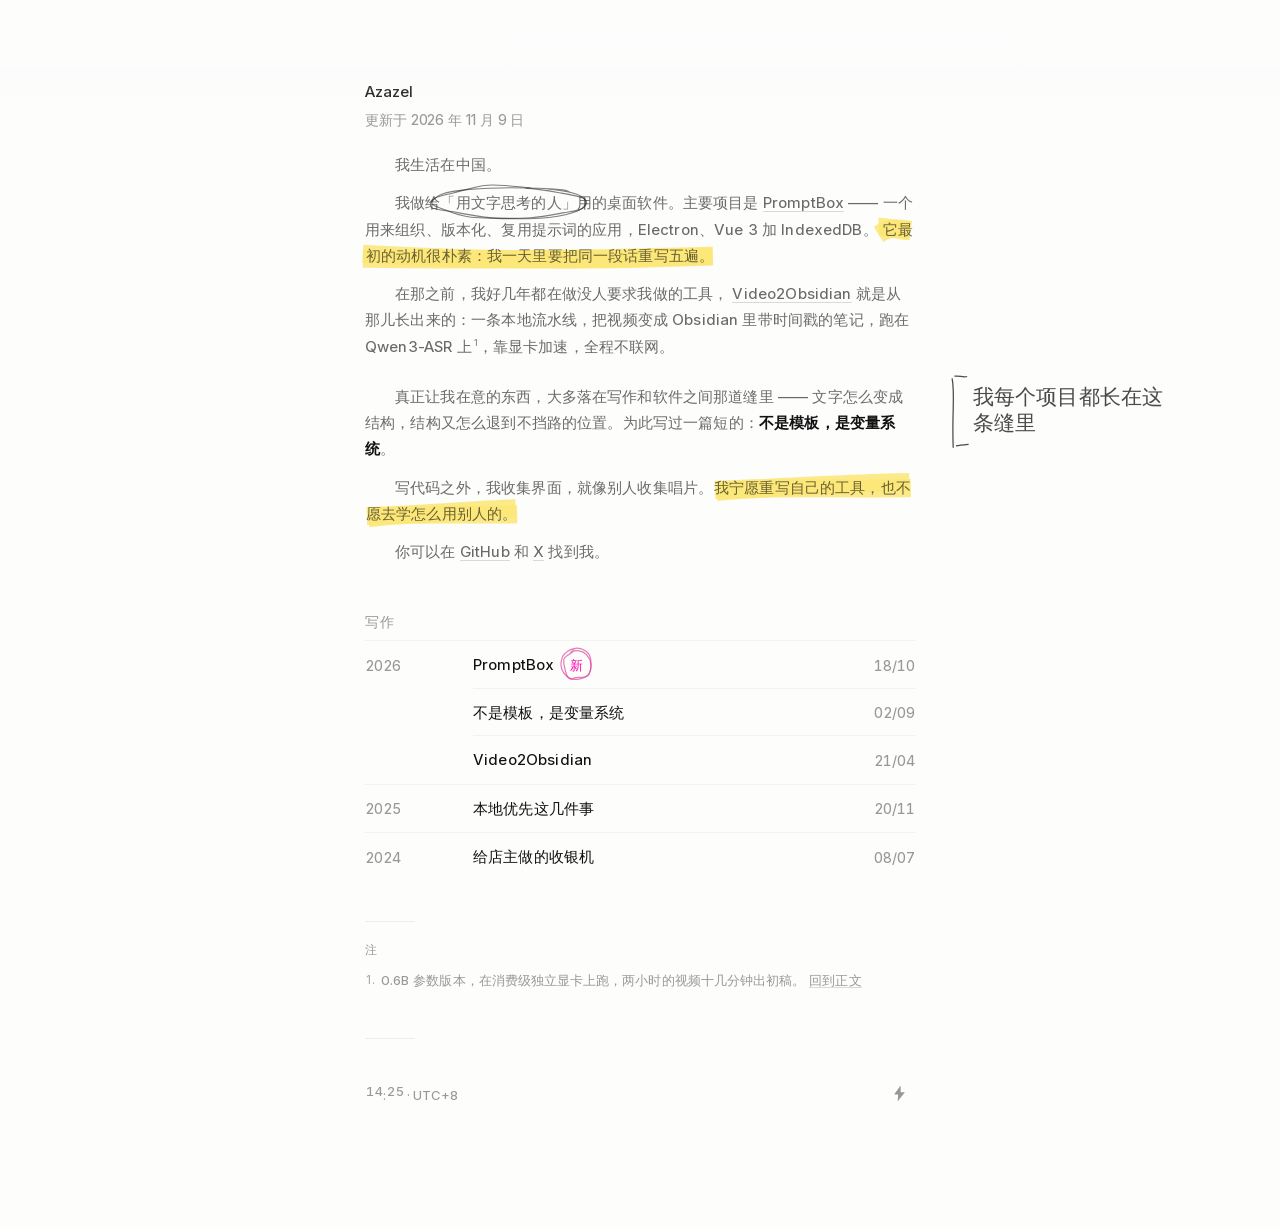
==== index.html @ cadcbea4 "改造为 Cloudflare Pages 可部署形态 - 全部资源引用改为根绝对路径，支持任意 URL 层级与 iframe 预览 - 新增 _headers：HTML 短缓存 / 静态资源长缓存 /" ====
<!DOCTYPE html>
<html lang="zh-CN">
<head>
<meta charset="utf-8">
<meta name="viewport" content="width=device-width, initial-scale=1">
<title>Azazel</title>
<meta name="description" content="做本地优先工具的人。PromptBox、Video2Obsidian 的作者。">
<meta name="color-scheme" content="light">
<meta property="og:title" content="Azazel">
<meta property="og:description" content="做本地优先工具的人。PromptBox、Video2Obsidian 的作者。">
<meta property="og:type" content="website">
<link rel="icon" href="data:image/svg+xml,%3Csvg xmlns='http://www.w3.org/2000/svg' viewBox='0 0 24 24'%3E%3Crect width='24' height='24' rx='5' fill='%23fdfdfc'/%3E%3Cpath d='M13.4 3 5.6 13.2h5L10.1 21l7.9-10.6h-5.2L13.4 3Z' fill='%23111'/%3E%3C/svg%3E">
<link rel="stylesheet" href="/styles.css">
</head>
<body>

<main class="shell">

  <article class="prose">

    <header>
      <h1>Azazel</h1>
      <time datetime="2026-11-09">更新于 2026 年 11 月 9 日</time>
    </header>

    <p>我生活在中国。</p>

    <p>我做给<span class="circled">「用文字思考的人」</span>用的桌面软件。主要项目是
      <a class="link" href="/articles/promptbox.html">PromptBox</a> —— 一个用来组织、版本化、复用提示词的应用，Electron、Vue 3 加 IndexedDB。
      <mark>它最初的动机很朴素：我一天里要把同一段话重写五遍。</mark></p>

    <p>在那之前，我好几年都在做没人要求我做的工具，
      <a class="link" href="/articles/video2obsidian.html">Video2Obsidian</a> 就是从那儿长出来的：一条本地流水线，把视频变成 Obsidian 里带时间戳的笔记，跑在 Qwen3-ASR 上<sup id="fnref-1"><a href="#fn-1">1</a></sup>，靠显卡加速，全程不联网。</p>

    <div class="noted">
      <p>真正让我在意的东西，大多落在<span class="note-anchor" data-note="gap" aria-describedby="note-gap">写作和软件之间那道缝</span>里 —— 文字怎么变成结构，结构又怎么退到不挡路的位置。为此写过一篇短的：<em>不是模板，是变量系统</em>。</p>
      <aside class="side-note" id="note-gap" data-note-for="gap" role="note" tabindex="0">
        <span class="side-note__bracket" aria-hidden="true"></span>
        <span class="side-note__text">我每个项目都长在这条缝里</span>
      </aside>
    </div>

    <p>写代码之外，我收集界面，就像别人收集唱片。<mark>我宁愿重写自己的工具，也不愿去学怎么用别人的。</mark></p>

    <p>你可以在 <a class="link" href="https://github.com/" target="_blank" rel="noopener noreferrer">GitHub</a>
      和 <a class="link" href="https://x.com/" target="_blank" rel="noopener noreferrer">X</a>
      找到我。</p>

  </article>

  <section class="posts">
    <h3 class="posts__title">写作</h3>
    <ul>

      <li>
        <ul>
          <li>
            <a class="post" href="/articles/promptbox.html">
              <h2>PromptBox<span class="flag">新</span></h2>
              <time datetime="2026-10-18"><span>18/10</span><span>/</span><span>2026</span></time>
            </a>
          </li>
          <li>
            <a class="post" href="/articles/variable-systems.html">
              <h2>不是模板，是变量系统</h2>
              <time datetime="2026-09-02"><span>02/09</span><span>/</span><span>2026</span></time>
            </a>
          </li>
          <li>
            <a class="post" href="/articles/video2obsidian.html">
              <h2>Video2Obsidian</h2>
              <time datetime="2026-04-21"><span>21/04</span><span>/</span><span>2026</span></time>
            </a>
          </li>
        </ul>
      </li>

      <li>
        <ul>
          <li>
            <a class="post" href="/articles/local-first.html">
              <h2>本地优先这几件事</h2>
              <time datetime="2025-11-20"><span>20/11</span><span>/</span><span>2025</span></time>
            </a>
          </li>
        </ul>
      </li>

      <li>
        <ul>
          <li>
            <a class="post" href="/articles/pos.html">
              <h2>给店主做的收银机</h2>
              <time datetime="2024-07-08"><span>08/07</span><span>/</span><span>2024</span></time>
            </a>
          </li>
        </ul>
      </li>

    </ul>
  </section>

  <section class="footnotes">
    <h2>注</h2>
    <ol>
      <li id="fn-1">0.6B 参数版本，在消费级独立显卡上跑，两小时的视频十几分钟出初稿。
        <a class="link" href="#fnref-1">回到正文</a></li>
    </ol>
  </section>

  <footer class="site-footer">
    <div class="site-footer__inner">
      <div class="site-footer__row">
        <p><span class="clock" id="clock"></span> · UTC+8</p>
        <a class="mark" href="https://github.com/" target="_blank" rel="noopener noreferrer" aria-label="GitHub">
          <svg width="19" height="19" viewBox="0 0 24 24" fill="currentColor" aria-hidden="true">
            <path d="M13.4 2 5.2 13.4h5.1L9.6 22 18.8 10.5h-5.3L13.4 2Z"/>
          </svg>
        </a>
      </div>
    </div>
  </footer>

</main>

<script>
  // ---- 滚动时钟 -------------------------------------------------------
  // 每一位数字是一个单字宽度的窗口；数值变了，旧字上滑、新字从下方补位。
  (function () {
    var el = document.getElementById("clock");
    if (!el) return;
    var prev = null;
    var EASE = "cubic-bezier(.19,1,.22,1)";
    var DUR = 420;

    function read() {
      return new Intl.DateTimeFormat("en-GB", {
        hour: "2-digit",
        minute: "2-digit",
        hour12: false,
        timeZone: "Asia/Shanghai"
      }).format(new Date());
    }

    function build(str) {
      el.textContent = "";
      str.split("").forEach(function (c) {
        var node = document.createElement("span");
        if (/[0-9]/.test(c)) {
          node.className = "digit";
          var inner = document.createElement("span");
          inner.textContent = c;
          node.appendChild(inner);
        } else {
          node.className = "static";
          node.textContent = c;
        }
        el.appendChild(node);
      });
    }

    function render(str) {
      var chars = str.split("");
      if (!prev || prev.length !== chars.length) {
        build(str);
        prev = chars;
        return;
      }
      for (var i = 0; i < chars.length; i++) {
        if (prev[i] === chars[i]) continue;
        var box = el.children[i];
        if (!box || !/[0-9]/.test(chars[i])) {
          if (box) box.textContent = chars[i];
        } else {
          var incoming = document.createElement("span");
          incoming.textContent = chars[i];
          var outgoing = box.lastElementChild;
          box.appendChild(incoming);
          var anim = incoming.animate(
            [{ transform: "translateY(100%)" }, { transform: "translateY(0)" }],
            { duration: DUR, easing: EASE }
          );
          anim.onfinish = function (node) {
            return function () {
              node.style.transform = "none";
              node.getAnimations().forEach(function (a) { a.cancel(); });
            };
          }(incoming);
          if (outgoing && outgoing !== incoming) {
            outgoing.animate(
              [{ transform: "translateY(0)" }, { transform: "translateY(-100%)" }],
              { duration: DUR, easing: EASE, fill: "forwards" }
            );
            setTimeout(function (n) {
              return function () {
                if (n.parentNode) n.parentNode.removeChild(n);
              };
            }(outgoing), DUR + 60);
          }
        }
        prev[i] = chars[i];
      }
    }

    render(read());
    setInterval(function () { render(read()); }, 4000);
  })();

  // ---- 锚点高亮 -------------------------------------------------------
  // 跳到 #某处 时闪一块黄，五秒内褪掉。
  (function () {
    function highlight() {
      var id = decodeURIComponent(location.hash.slice(1));
      Array.prototype.forEach.call(
        document.querySelectorAll(".target"),
        function (n) { n.classList.remove("target"); }
      );
      if (!id) return;
      var target = document.getElementById(id);
      if (!target) return;
      void target.offsetWidth;
      target.classList.add("target");
      setTimeout(function () { target.classList.remove("target"); }, 5000);
    }
    highlight();
    window.addEventListener("hashchange", highlight);
  })();
</script>

<script src="/assets/vendor/rough-notation.js"></script>
<script src="/assets/js/marginalia.js"></script>
</body>
</html>
---- styles.css ----
/* ==========================================================================
   Personal site — typography-first, single column
   Reference feel: warm off-white paper, one narrow measure, no chrome.
   ========================================================================== */

@font-face {
  font-family: "Inter";
  font-style: normal;
  font-weight: 100 900;
  font-display: swap;
  src: url("/assets/fonts/inter-latin.woff2") format("woff2");
}

@font-face {
  font-family: "Newsreader";
  font-style: italic;
  font-weight: 200 800;
  font-display: swap;
  src: url("/assets/fonts/newsreader-italic-latin.woff2") format("woff2");
}

/* 页边批注用的手写体：拉丁部分用 Caveat，汉字回落到系统楷体 */
@font-face {
  font-family: "Caveat";
  font-style: normal;
  font-weight: 400 600;
  font-display: swap;
  src: url("/assets/fonts/caveat-latin.woff2") format("woff2");
}

:root {
  /* ---- ink & paper ---- */
  --body-bg: #fdfdfc;
  --body-color: #111;
  --muted: rgba(0, 0, 0, 0.58);
  --muted-strong: rgba(0, 0, 0, 0.4);
  --muted-soft: rgba(0, 0, 0, 0.32);
  --rule: #f2f2f2;
  --rule-strong: #ededed;
  --underline: #d9d9d9;
  --underline-hover: #666;
  --badge: #ff00aa;

  /* ---- type ---- */
  --font-primary: "Inter", -apple-system, BlinkMacSystemFont, "Segoe UI",
    "PingFang SC", "Hiragino Sans GB", "Microsoft YaHei", "Noto Sans SC",
    system-ui, sans-serif;
  --font-secondary: "Newsreader", "Songti SC", Georgia, serif;
  --font-hand: "Caveat", "Kaiti SC", "STKaiti", "KaiTi", "Songti SC", cursive;
  --font-code: "SF Mono", SFMono-Regular, Consolas, "Liberation Mono", Menlo,
    monospace;

  /* ---- layout ---- */
  --measure: 36.375rem; /* 582px */
  --gutter: 1rem;
  --year-col: 6.75rem;
  --year-col-sm: 3rem;

  /* ---- motion ---- */
  --ease-out: cubic-bezier(0.19, 1, 0.22, 1);
}

/* ---------- reset ---------- */
*,
*::before,
*::after {
  box-sizing: border-box;
}

html {
  background: var(--body-bg);
  color: var(--body-color);
  scroll-behavior: smooth;
}

body {
  margin: 0;
  min-height: 100vh;
  font-family: var(--font-primary);
  font-size: 16px;
  color: rgba(0, 0, 0, 0.58);
  text-rendering: optimizeLegibility;
  -webkit-font-smoothing: antialiased;
  -moz-osx-font-smoothing: grayscale;
  -webkit-tap-highlight-color: transparent;
}

h1, h2, h3, h4, h5, h6, p, ul, ol, li, figure, blockquote {
  margin: 0;
  padding: 0;
}

ul, ol {
  list-style: none;
}

a {
  color: inherit;
  text-decoration: none;
}

::selection {
  background: #d8eaff;
  color: #111;
}

/* ---------- shell ---------- */

.shell {
  padding: 5rem var(--gutter) 2.5rem;
  max-width: var(--measure);
  margin: 0 auto;
}

/* the soft white veil that fades scrolling text out at the top */
.shell::before {
  content: "";
  pointer-events: none;
  z-index: 9;
  position: fixed;
  top: 0;
  left: 0;
  right: 0;
  height: 8rem;
  background: linear-gradient(
    180deg,
    var(--body-bg) 0,
    rgba(253, 253, 252, 0.738) 19%,
    rgba(253, 253, 252, 0.541) 34%,
    rgba(253, 253, 252, 0.382) 47%,
    rgba(253, 253, 252, 0.278) 56.5%,
    rgba(253, 253, 252, 0.194) 65%,
    rgba(253, 253, 252, 0.126) 73%,
    rgba(253, 253, 252, 0.075) 80.2%,
    rgba(253, 253, 252, 0.042) 86.1%,
    rgba(253, 253, 252, 0.021) 91%,
    rgba(253, 253, 252, 0.008) 95.2%,
    rgba(253, 253, 252, 0.002) 98.2%,
    rgba(253, 253, 252, 0) 100%
  );
}

@media screen and (max-width: 768px) {
  .shell {
    padding: 2rem 1.5rem 2.5rem;
  }
  .shell::before {
    height: 2.5rem;
  }
}

/* ---------- prose ---------- */

.prose > * {
  animation: stagger-in 0.5s var(--ease-out) both;
}
.prose > :nth-child(1) { animation-delay: 0s; }
.prose > :nth-child(2) { animation-delay: 0.05s; }
.prose > :nth-child(3) { animation-delay: 0.1s; }
.prose > :nth-child(4) { animation-delay: 0.15s; }
.prose > :nth-child(5) { animation-delay: 0.2s; }
.prose > :nth-child(6) { animation-delay: 0.25s; }
.prose > :nth-child(7) { animation-delay: 0.3s; }
.prose > :nth-child(8) { animation-delay: 0.35s; }
.prose > :nth-child(n + 9) { animation-delay: 0.4s; }

.prose > header {
  display: flex;
  flex-direction: column;
  gap: 0.25rem;
  padding: 0 0 0.5rem;
}

.prose > header h1 {
  font-size: 0.9375rem;
  line-height: 1.5rem;
  font-weight: 500;
  letter-spacing: -0.00563rem;
  color: var(--body-color);
}

.prose > header time {
  font-size: 0.875rem;
  line-height: 1.5rem;
  font-weight: 460;
  letter-spacing: -0.00563rem;
  color: var(--muted-strong);
}

.prose > p,
.noted > p,
.prose > p + h1 {
  padding-top: 0.75rem;
}

.prose > p,
.noted > p {
  font-size: 0.9375rem; /* 15px */
  font-weight: 460;
  line-height: 1.75;
  letter-spacing: 0.01em;
  text-indent: 2em; /* 中文段首空两字 */
}

.prose > p strong,
.noted > p strong {
  font-weight: 600;
  color: var(--body-color);
}

/* 中文没有真斜体，强调改为加粗压深 */
.prose > p em,
.noted > p em {
  font-style: normal;
  font-weight: 600;
  color: var(--body-color);
  line-height: inherit;
}

.prose > p.soft {
  color: var(--muted);
}

/* ---------- 荧光笔划线 ---------- */
/* 没装 JS 时用渐变兜底；JS 一接手就把底色撤掉，让手绘引擎重新涂一遍 */
.prose mark {
  color: inherit;
  background: linear-gradient(transparent 52%, #fdf3a8 52%);
  -webkit-box-decoration-break: clone;
  box-decoration-break: clone;
  padding: 0 0.05em;
}

.prose mark.mark-live {
  background: none;
}

/* ---------- 手绘标记 ---------- */
/* 圈、方框、荧光笔、方括号的 SVG 都由 rough-notation 现场插入，
   这里只保证它不吃鼠标事件、不被裁切 */

.rough-annotation {
  pointer-events: none;
  overflow: visible;
}

.circled,
.boxed {
  position: relative;
}

/* ---------- 页边手写批注 ---------- */

.noted {
  position: relative;
  padding-top: 0.75rem;
}

.side-note {
  position: absolute;
  top: 50%;
  left: 100%;
  margin-left: 3.25rem;
  width: 12.5rem;
  padding-left: 0.35rem; /* 给方括号让位 */
  transform: translateY(-50%) rotate(0deg);
  opacity: 1;
  font-family: var(--font-hand);
  font-size: 1.3125rem;
  font-weight: 500;
  line-height: 1.22;
  letter-spacing: 0.01em;
  color: #4a4a4a;
  cursor: default;
  transition: opacity 0.45s ease, transform 0.75s var(--ease-out),
    color 0.2s ease;
}

/* 没装 JS 时批注就是普通可见文字；JS 会先上膛（藏起来），再放出来 */
.side-note.is-armed {
  opacity: 0;
  transform: translateY(-50%) rotate(-1.2deg);
}

.side-note.is-shown {
  opacity: 1;
  transform: translateY(-50%) rotate(0deg);
}

.side-note:focus-visible {
  outline: 2px solid #3e9fff;
  outline-offset: 0.5rem;
  border-radius: 0.25rem;
}

/* 方括号由 rough-notation 画在这个细条上，颜色跟着批注文字走 */
.side-note__bracket {
  position: absolute;
  left: 0;
  top: 3px;
  bottom: 3px;
  width: 1px;
  pointer-events: none;
}

/* 写字式揭示：斜向擦除，从左上写到右下 */
.side-note__text {
  display: block;
  -webkit-mask-image: linear-gradient(114deg, #000 36%, transparent 45%);
  mask-image: linear-gradient(114deg, #000 36%, transparent 45%);
  -webkit-mask-size: 320% 100%;
  mask-size: 320% 100%;
  -webkit-mask-repeat: no-repeat;
  mask-repeat: no-repeat;
  -webkit-mask-position: 0 0;
  mask-position: 0 0;
  transition: -webkit-mask-position 1.05s cubic-bezier(0.3, 0.05, 0.2, 1),
    mask-position 1.05s cubic-bezier(0.3, 0.05, 0.2, 1), color 0.2s ease;
}

.side-note.is-armed .side-note__text {
  -webkit-mask-position: 100% 0;
  mask-position: 100% 0;
}

.side-note.is-written .side-note__text {
  -webkit-mask-position: 0 0;
  mask-position: 0 0;
}

/* 批注与正文互相点亮：正文那句用同一套手绘荧光笔现涂一遍 */
.side-note.is-lit {
  color: #111;
}

@media screen and (max-width: 1120px) {
  .side-note,
  .side-note.is-shown,
  .side-note.is-lit {
    position: relative;
    top: auto;
    left: auto;
    margin: 1.25rem auto 0.25rem;
    width: min(100%, 16rem);
    transform: none;
  }
}

/* ---------- 批注：上标 + 页脚注 ---------- */

.prose sup {
  display: inline-block;
  padding: 0 0 0 0.2em;
  color: rgba(0, 0, 0, 0.45);
  font-size: 0.62em;
  font-weight: 500;
  line-height: 1;
  vertical-align: super;
  text-indent: 0;
}

.prose sup a:hover {
  color: #111;
}

.footnotes {
  padding: 2.5rem 0 0;
  animation: stagger-in 0.5s var(--ease-out) both;
  animation-delay: 0.6s;
}

.footnotes::before {
  content: "";
  display: block;
  width: 3.125rem;
  height: 1px;
  background: var(--rule-strong);
  margin-bottom: 1.25rem;
}

.footnotes h2 {
  color: var(--muted-strong);
  font-size: 0.75rem;
  font-weight: 460;
  letter-spacing: 0.08em;
  padding-bottom: 0.75rem;
}

.footnotes ol {
  padding: 0 0 0 1rem;
  counter-reset: fn;
}

.footnotes li {
  position: relative;
  counter-increment: fn;
  padding: 0 0 0.5rem 0;
  color: var(--muted-strong);
  font-size: 0.8125rem;
  font-weight: 460;
  line-height: 1.5;
  letter-spacing: 0.005em;
  text-indent: 0;
}

.footnotes li::before {
  content: counter(fn) ".";
  position: absolute;
  right: 100%;
  margin-right: 0.4rem;
  font-size: 0.75rem;
  color: var(--muted-soft);
}

.footnotes li:target {
  color: var(--body-color);
}

/* ---------- inline links: hairline underline ---------- */

.link {
  position: relative;
  display: inline;
  color: inherit;
  font-weight: inherit;
  line-height: inherit;
  transition: all 0.2s ease;
}

.link::before {
  content: "";
  pointer-events: none;
  position: absolute;
  bottom: 0;
  left: 0;
  right: 0;
  height: 1px;
  border-radius: 2px;
  background: var(--underline);
  opacity: 1;
  transition: inherit;
}

.link:hover::before {
  background: var(--underline-hover);
}

.link:focus-visible {
  outline: 2px solid #3e9fff;
  outline-offset: 2px;
  border-radius: 2px;
}

/* ---------- writing list ---------- */

.posts {
  padding: 3rem 0 0;
  animation: stagger-in 0.5s var(--ease-out) both;
  animation-delay: 0.45s;
}

.posts__title {
  display: block;
  color: var(--muted-strong);
  font-size: 0.875rem;
  font-weight: 460;
  letter-spacing: 0.06em;
  padding-bottom: 0.5rem;
  border-bottom: 1px solid var(--rule);
}

.posts > ul {
  display: flex;
  flex-direction: column;
}

.posts > ul > li {
  border-bottom: 1px solid var(--rule);
}

.posts > ul > li:last-child {
  border-bottom: none;
}

.posts > ul > li > ul {
  display: flex;
  flex-direction: column;
}

.post {
  position: relative;
  display: flex;
  align-items: center;
  justify-content: space-between;
  gap: 1rem;
  padding: 0.735rem 0 0.735rem var(--year-col);
  transition: color 0.14s ease;
}

.post::after {
  content: "";
  position: absolute;
  bottom: 0;
  left: var(--year-col);
  right: 0;
  border-bottom: 1px solid var(--rule);
}

.posts > ul > li > ul > li:last-child .post::after {
  display: none;
}

.post h2 {
  display: inline-flex;
  align-items: center;
  gap: 0.5rem;
  color: var(--body-color);
  font-size: 0.9375rem;
  font-weight: 460;
  line-height: 1.5rem;
  letter-spacing: 0.01em;
  transition: opacity 0.14s ease;
}

/* the little arrow that slides out on hover */
.post h2::after {
  content: "↗";
  font-size: 0.6875rem;
  line-height: 1;
  color: var(--muted-strong);
  opacity: 0;
  transform: translateX(-0.15rem);
  transition: opacity 0.14s ease, transform 0.14s ease;
}

.post time {
  color: var(--muted-strong);
  font-size: 0.875rem;
  font-weight: 460;
  line-height: normal;
  letter-spacing: -0.00563rem;
  font-variant-numeric: tabular-nums;
  white-space: nowrap;
}

.post time span {
  display: inline-block;
  transition: opacity 0.14s ease;
}

/* "/" is hidden; the year is parked in the left gutter */
.post time span:nth-child(2) {
  position: absolute;
  width: 0;
  height: 0;
  padding: 0;
  overflow: hidden;
}

.post time span:last-child {
  visibility: hidden;
  position: absolute;
  left: 0;
}

.posts > ul > li > ul > li:first-child .post time span:last-child {
  visibility: visible;
}

/* hover: dim the whole list, then bring the pointed-at row back */
@media screen and (min-width: 520px) {
  .posts > ul:hover > li > ul > li .post h2,
  .posts > ul:hover > li > ul > li .post time span {
    opacity: 0.3;
  }
  /* the year is already the quietest thing on the row — keep it steady */
  .posts > ul:hover > li > ul > li .post time span:last-child {
    opacity: 1;
  }
}

.post:hover h2,
.post:hover time span {
  opacity: 1 !important;
}

.post:hover h2::after {
  opacity: 1;
  transform: translateX(0.25rem);
}

@media screen and (max-width: 520px) {
  .post {
    padding-left: var(--year-col-sm);
  }
  .post::after {
    left: var(--year-col-sm);
  }
}

/* "New" flag next to a title */
.flag {
  margin-left: 0.5rem;
  color: var(--badge);
  font-size: 0.8125rem;
  font-weight: 460;
  letter-spacing: 0;
}

/* ---------- footer ---------- */

.site-footer {
  padding: 2.5rem 0 5rem;
  animation: stagger-in 0.5s var(--ease-out) both;
  animation-delay: 0.55s;
}

.site-footer__inner::before {
  content: "";
  display: block;
  height: 1px;
  width: 3.125rem;
  background: var(--rule-strong);
  margin: 0 0 2.375rem;
}

.site-footer__row {
  display: flex;
  align-items: center;
  justify-content: space-between;
  gap: 1rem;
}

.site-footer p {
  color: var(--muted-strong);
  font-size: 0.8125rem;
  font-weight: 460;
  letter-spacing: -0.0025rem;
  font-variant-numeric: tabular-nums;
}

.site-footer a {
  color: var(--muted-strong);
  transition: opacity 0.15s ease, color 0.15s ease;
}

.site-footer a:hover {
  color: var(--body-color);
}

/* ---- rolling clock: each digit is a one-character window ---- */

.clock {
  display: inline-flex;
  align-items: baseline;
  font-variant-numeric: tabular-nums;
}

.clock > .digit {
  position: relative;
  display: inline-block;
  overflow: hidden;
  width: 1ch;
  height: 1.34em;
  vertical-align: -0.26em;
  text-align: center;
}

.clock > .digit > span {
  position: absolute;
  left: 0;
  right: 0;
  top: 0;
  height: 1.34em;
  line-height: 1.34em;
  text-align: center;
  will-change: transform;
}

.clock > .static {
  display: inline-block;
}


.mark {
  display: inline-flex;
  align-items: center;
  justify-content: center;
  width: 2rem;
  height: 2rem;
  color: rgba(0, 0, 0, 0.28);
  transition: color 0.2s ease;
}

.mark:hover {
  color: rgba(0, 0, 0, 0.55);
}

.mark svg {
  display: block;
  overflow: visible;
  transform-origin: 50% 75%;
  animation: mark-tick 12s ease-in-out infinite;
}

.mark:hover svg {
  animation: none;
  transform: rotate(-10deg) scale(1.08);
  transition: transform 0.4s var(--ease-out);
}

/* ---------- article page ---------- */

.back {
  display: inline-block;
  padding-bottom: 1.5rem;
  color: var(--muted-strong);
  font-size: 0.8125rem;
  font-weight: 460;
  letter-spacing: -0.0025rem;
  transition: color 0.15s ease;
}

.back:hover {
  color: var(--body-color);
}

.prose h2 {
  padding-top: 2rem;
  font-size: 1rem;
  font-weight: 600;
  line-height: 1.5rem;
  letter-spacing: 0.01em;
  color: var(--body-color);
  text-wrap: balance;
}

.prose ul + h2,
.prose ol + h2,
.prose pre + h2,
.prose blockquote + h2 {
  padding-top: 1.5rem;
}

.prose h2 + p {
  padding-top: 0.75rem;
}

.prose h3 {
  padding-top: 1.25rem;
  font-size: 0.9375rem;
  font-weight: 560;
  line-height: 1.5rem;
  letter-spacing: 0.01em;
  color: var(--body-color);
}

.prose > ul,
.prose > ol {
  padding: 0.5rem 0 1rem 1.5rem;
}

.prose > ul li,
.prose > ol li {
  position: relative;
  padding: 0 0 0.5rem 0;
  font-size: 0.9375rem;
  font-weight: 460;
  line-height: 1.75;
  letter-spacing: 0.01em;
  text-indent: 0;
}

.prose > ul li:last-child,
.prose > ol li:last-child {
  padding-bottom: 0;
}

.prose > ul li::before {
  content: "";
  position: absolute;
  right: 100%;
  margin-right: 0.5rem;
  top: 0.675em;
  width: 0.25rem;
  height: 0.25rem;
  border-radius: 50%;
  background: #b3b3b3;
}

.prose > ol {
  counter-reset: list;
}

.prose > ol li {
  counter-increment: list;
  padding-left: 1rem;
}

.prose > ol li::before {
  content: counter(list) ".";
  position: absolute;
  right: 100%;
  top: 0;
  color: var(--muted-strong);
}

.prose blockquote {
  padding: 1.75rem 0;
  font-size: 0.875rem;
  font-style: normal;
  font-weight: 460;
  line-height: 1.7;
  letter-spacing: 0.01em;
  color: rgba(0, 0, 0, 0.6);
}

.prose blockquote p {
  position: relative;
  padding-left: 1rem;
}

.prose blockquote p::before {
  content: "";
  position: absolute;
  left: 0;
  top: 0;
  bottom: 0;
  width: 0.125rem;
  border-radius: 0.3125rem;
  background: #e6e6e6;
}

.prose pre {
  margin: 1rem 0;
  padding: 0.875rem 1rem;
  background: #f7f7f6;
  border-radius: 0.375rem;
  overflow-x: auto;
  font-family: var(--font-code);
  font-size: 0.8125rem;
  line-height: 1.7;
  color: #333;
  text-indent: 0;
}

.prose code {
  font-family: var(--font-code);
  font-size: 0.8125rem;
  color: #222;
}

.prose p code {
  padding: 0.0625rem 0.25rem;
  background: #f7f7f6;
  border-radius: 3px;
  font-size: 0.78125rem;
}

.prose hr {
  height: 1px;
  border: none;
  background: var(--rule);
  margin: 2rem 0;
}

.prose figure {
  margin: 1.25rem 0;
}

.prose figure img {
  display: block;
  width: 100%;
  height: auto;
  border-radius: 0.375rem;
}

.prose figcaption {
  padding-top: 0.5rem;
  font-size: 0.75rem;
  font-weight: 460;
  color: var(--muted-soft);
}

/* ---------- motion ---------- */

@keyframes stagger-in {
  0% {
    opacity: 0;
    transform: translateY(8px);
  }
  100% {
    opacity: 1;
    transform: translateY(0);
  }
}

/* the mark mostly sits still, then twitches twice — same rhythm as a
   sleeping animal's ear */
@keyframes mark-tick {
  0%,
  9% {
    transform: rotate(0deg);
  }
  12% {
    transform: rotate(-9deg);
  }
  16%,
  34% {
    transform: rotate(0deg);
  }
  38% {
    transform: rotate(-13deg);
  }
  42% {
    transform: rotate(-5deg);
  }
  48%,
  58% {
    transform: rotate(0deg);
  }
  62% {
    transform: rotate(-20deg) scale(1.08);
  }
  70% {
    transform: rotate(-17deg) scale(1.05);
  }
  78%,
  100% {
    transform: rotate(0deg) scale(1);
  }
}

/* anchor highlight: snaps on, then dissolves over five seconds */
@keyframes fade-in-out {
  0%,
  100% {
    opacity: 0;
  }
  10% {
    opacity: 1;
  }
}

.target {
  position: relative;
}

.target::after {
  content: "";
  pointer-events: none;
  position: absolute;
  inset: 0.5rem -1rem -0.5rem;
  border-radius: 0.5rem;
  background: #ffa;
  mix-blend-mode: multiply;
  animation: fade-in-out 5s ease both;
}

.prose h2.target::after,
.prose h3.target::after {
  inset: -0.5rem -1rem -0.5rem;
}

@media (prefers-reduced-motion: reduce) {
  *,
  *::before,
  *::after {
    animation-duration: 0.001ms !important;
    animation-delay: 0ms !important;
    transition-duration: 0.001ms !important;
  }
  .mark svg {
    animation: none;
  }
}
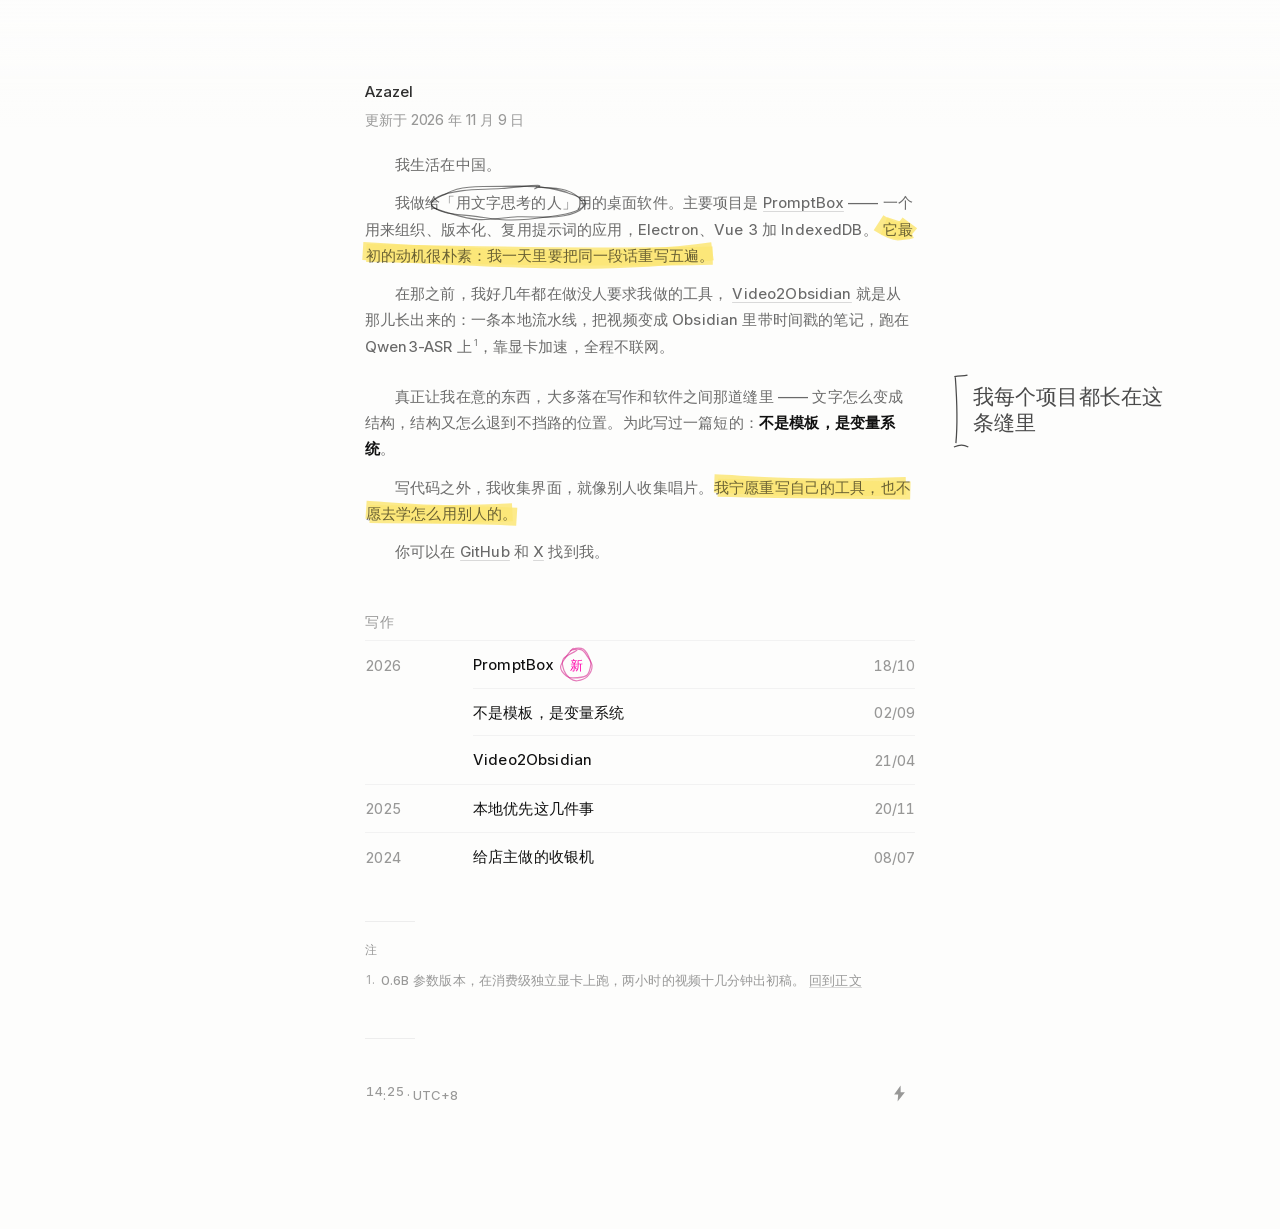
==== commit be640bcc: "填入社交链接（GitHub / X）" ====
--- a/index.html
+++ b/index.html
@@ -42,8 +42,8 @@
 
     <p>写代码之外，我收集界面，就像别人收集唱片。<mark>我宁愿重写自己的工具，也不愿去学怎么用别人的。</mark></p>
 
-    <p>你可以在 <a class="link" href="https://github.com/" target="_blank" rel="noopener noreferrer">GitHub</a>
-      和 <a class="link" href="https://x.com/" target="_blank" rel="noopener noreferrer">X</a>
+    <p>你可以在 <a class="link" href="https://github.com/Azazelsanx" target="_blank" rel="noopener noreferrer">GitHub</a>
+      和 <a class="link" href="https://x.com/Azazel_sanx" target="_blank" rel="noopener noreferrer">X</a>
       找到我。</p>
 
   </article>
@@ -112,7 +112,7 @@
     <div class="site-footer__inner">
       <div class="site-footer__row">
         <p><span class="clock" id="clock"></span> · UTC+8</p>
-        <a class="mark" href="https://github.com/" target="_blank" rel="noopener noreferrer" aria-label="GitHub">
+        <a class="mark" href="https://github.com/Azazelsanx" target="_blank" rel="noopener noreferrer" aria-label="GitHub">
           <svg width="19" height="19" viewBox="0 0 24 24" fill="currentColor" aria-hidden="true">
             <path d="M13.4 2 5.2 13.4h5.1L9.6 22 18.8 10.5h-5.3L13.4 2Z"/>
           </svg>
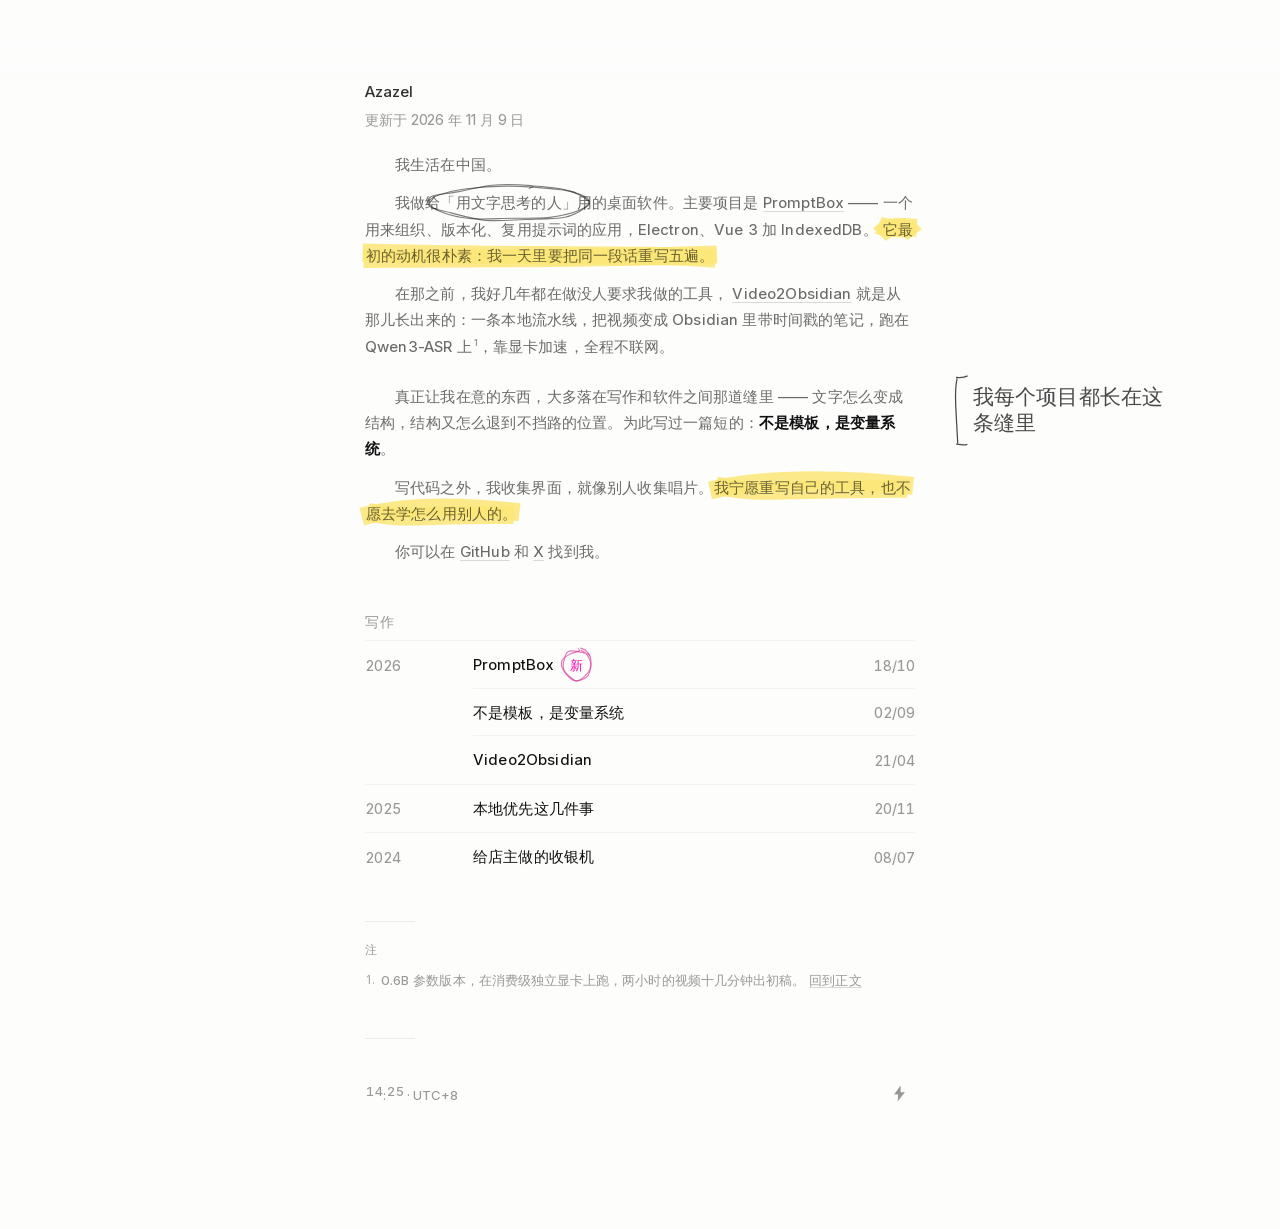
==== commit 72cfea62: "加 /admin 编辑台：token 登录、轻标记编辑、真 CSS 预览、原子提交发布 - admin/：纯静态单页，GitHub fine-grained PAT 存本机 localStorage " ====
--- a/index.html
+++ b/index.html
@@ -26,11 +26,11 @@
     <p>我生活在中国。</p>
 
     <p>我做给<span class="circled">「用文字思考的人」</span>用的桌面软件。主要项目是
-      <a class="link" href="/articles/promptbox.html">PromptBox</a> —— 一个用来组织、版本化、复用提示词的应用，Electron、Vue 3 加 IndexedDB。
+      <a class="link" href="/articles/promptbox">PromptBox</a> —— 一个用来组织、版本化、复用提示词的应用，Electron、Vue 3 加 IndexedDB。
       <mark>它最初的动机很朴素：我一天里要把同一段话重写五遍。</mark></p>
 
     <p>在那之前，我好几年都在做没人要求我做的工具，
-      <a class="link" href="/articles/video2obsidian.html">Video2Obsidian</a> 就是从那儿长出来的：一条本地流水线，把视频变成 Obsidian 里带时间戳的笔记，跑在 Qwen3-ASR 上<sup id="fnref-1"><a href="#fn-1">1</a></sup>，靠显卡加速，全程不联网。</p>
+      <a class="link" href="/articles/video2obsidian">Video2Obsidian</a> 就是从那儿长出来的：一条本地流水线，把视频变成 Obsidian 里带时间戳的笔记，跑在 Qwen3-ASR 上<sup id="fnref-1"><a href="#fn-1">1</a></sup>，靠显卡加速，全程不联网。</p>
 
     <div class="noted">
       <p>真正让我在意的东西，大多落在<span class="note-anchor" data-note="gap" aria-describedby="note-gap">写作和软件之间那道缝</span>里 —— 文字怎么变成结构，结构又怎么退到不挡路的位置。为此写过一篇短的：<em>不是模板，是变量系统</em>。</p>
@@ -51,23 +51,23 @@
   <section class="posts">
     <h3 class="posts__title">写作</h3>
     <ul>
-
+      <!-- posts:start · 这一段由 /admin 后台重写，手改请保持结构 -->
       <li>
         <ul>
           <li>
-            <a class="post" href="/articles/promptbox.html">
+            <a class="post" href="/articles/promptbox">
               <h2>PromptBox<span class="flag">新</span></h2>
               <time datetime="2026-10-18"><span>18/10</span><span>/</span><span>2026</span></time>
             </a>
           </li>
           <li>
-            <a class="post" href="/articles/variable-systems.html">
+            <a class="post" href="/articles/variable-systems">
               <h2>不是模板，是变量系统</h2>
               <time datetime="2026-09-02"><span>02/09</span><span>/</span><span>2026</span></time>
             </a>
           </li>
           <li>
-            <a class="post" href="/articles/video2obsidian.html">
+            <a class="post" href="/articles/video2obsidian">
               <h2>Video2Obsidian</h2>
               <time datetime="2026-04-21"><span>21/04</span><span>/</span><span>2026</span></time>
             </a>
@@ -78,7 +78,7 @@
       <li>
         <ul>
           <li>
-            <a class="post" href="/articles/local-first.html">
+            <a class="post" href="/articles/local-first">
               <h2>本地优先这几件事</h2>
               <time datetime="2025-11-20"><span>20/11</span><span>/</span><span>2025</span></time>
             </a>
@@ -89,13 +89,14 @@
       <li>
         <ul>
           <li>
-            <a class="post" href="/articles/pos.html">
+            <a class="post" href="/articles/pos">
               <h2>给店主做的收银机</h2>
               <time datetime="2024-07-08"><span>08/07</span><span>/</span><span>2024</span></time>
             </a>
           </li>
         </ul>
       </li>
+      <!-- posts:end -->
 
     </ul>
   </section>
